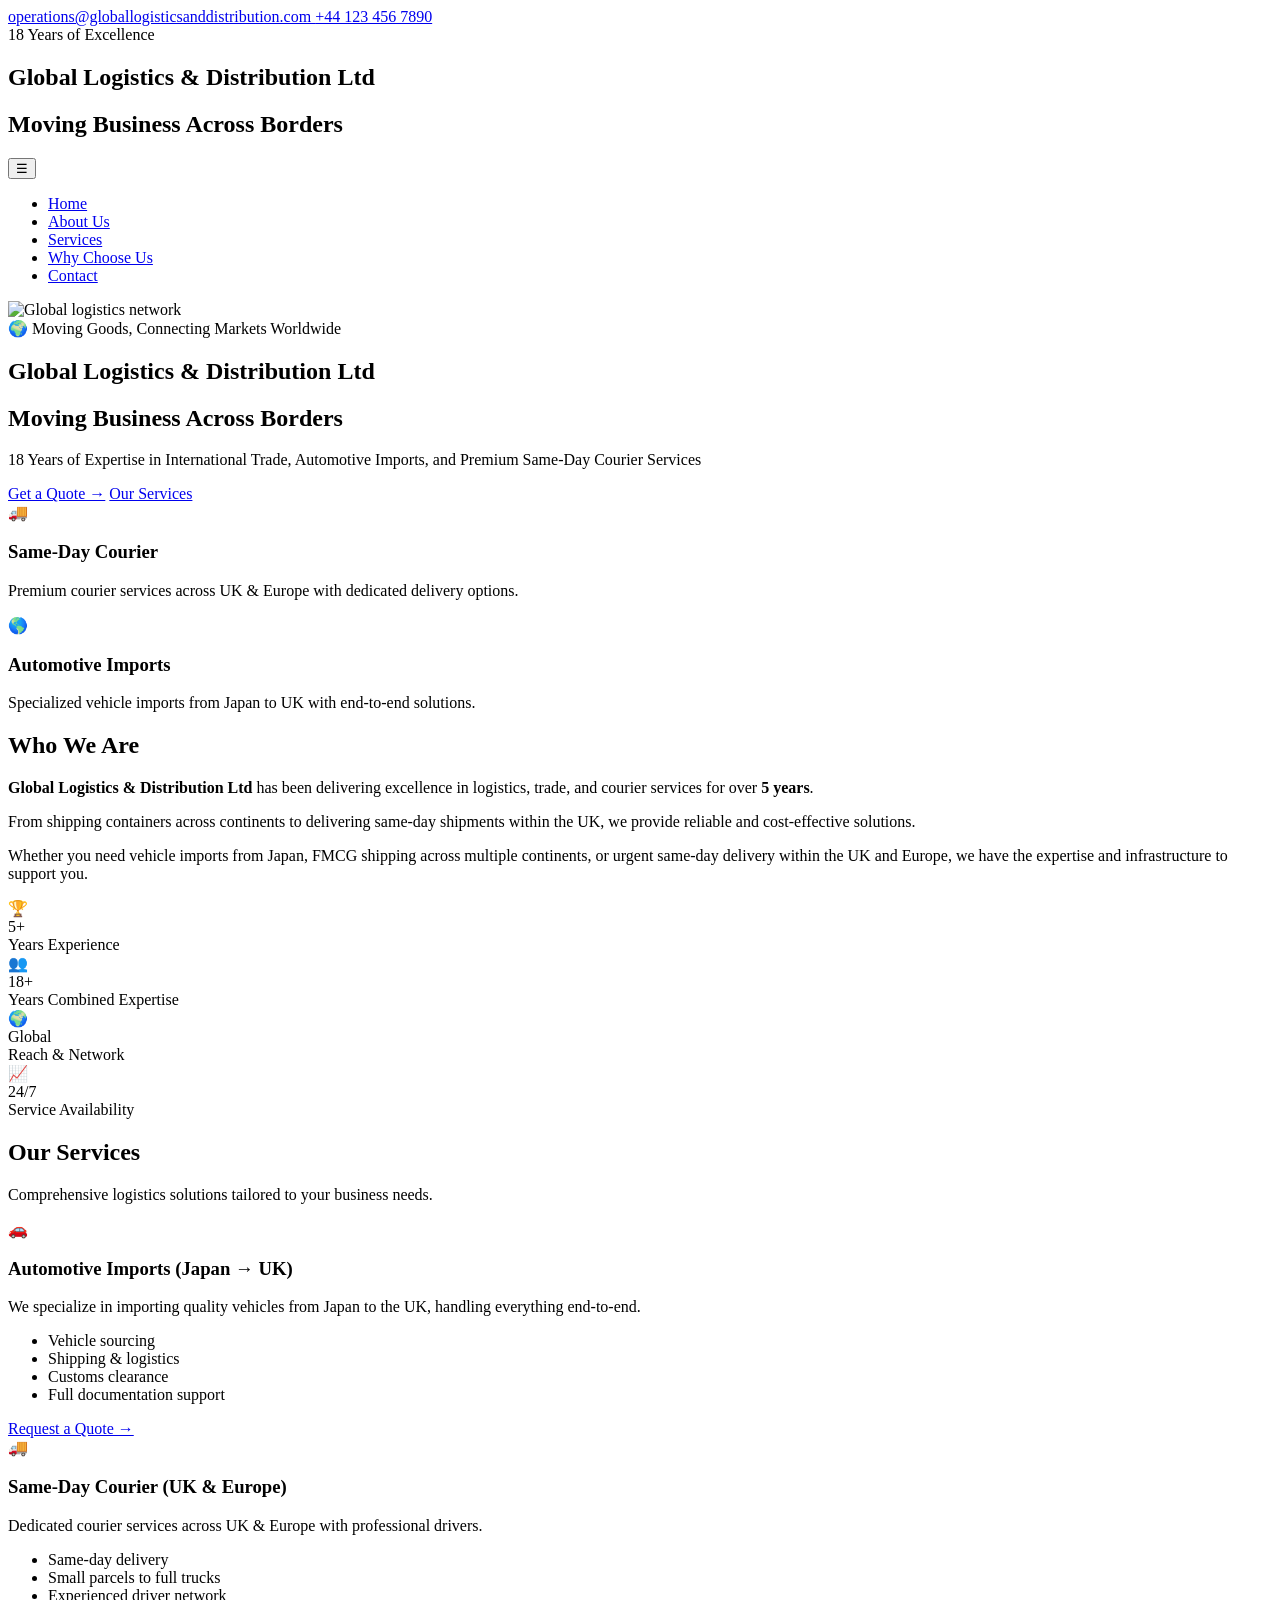
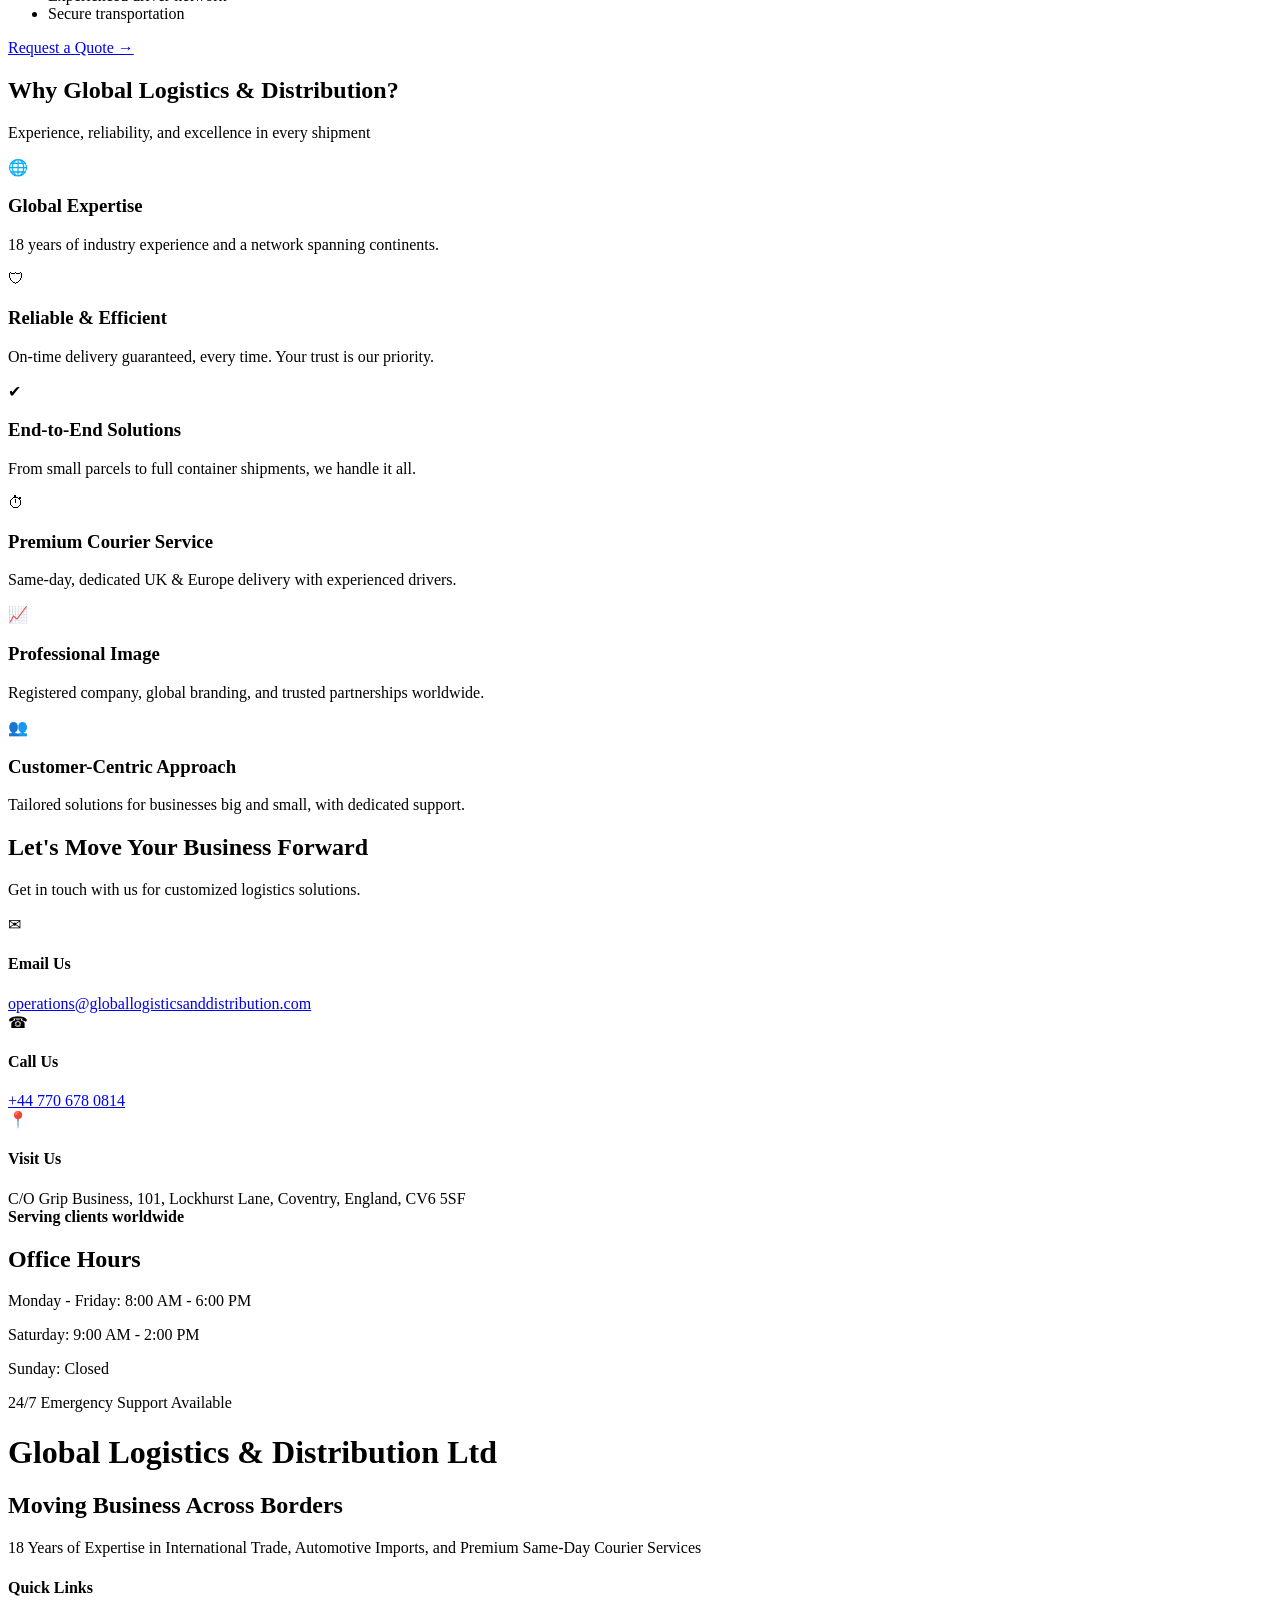
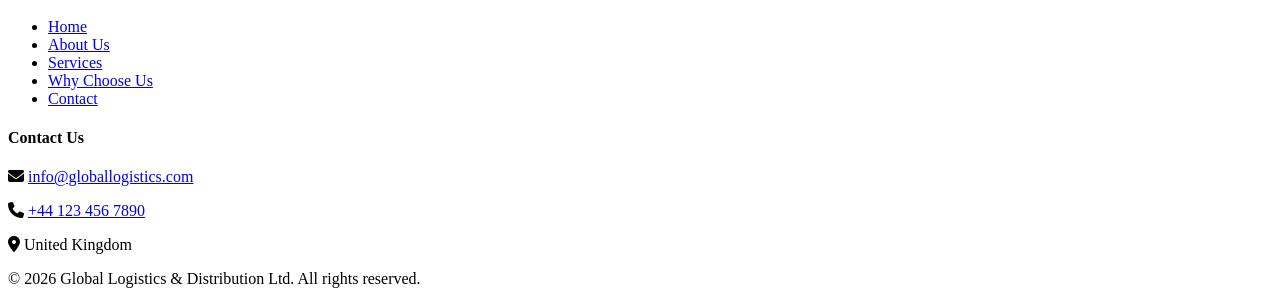
==== index.html @ 44fc5a0f "Add files via upload" ====
<!DOCTYPE html>
<html lang="en">

<head>
    <meta charset="UTF-8">
    <meta name="viewport" content="width=device-width, initial-scale=1.0">
    <title>Global Logistics & Distribution Ltd</title>
    <link rel="stylesheet" href="https://cdnjs.cloudflare.com/ajax/libs/font-awesome/6.5.0/css/all.min.css">

    <link rel="stylesheet" href="css/style.css">
</head>
<body>
    <!-- ================= TOP BANNER ================= -->
    <div class="top-banner">
        <div class="container top-flex">
            <div class="top-left">
                <a href="mailto:info@globallogisticsanddistribution.com">
                    operations@globallogisticsanddistribution.com
                </a>
                <a href="tel:+441234567890">
                    +44 123 456 7890
                </a>
            </div>
            <div class="top-right">
                18 Years of Excellence
            </div>
        </div>
    </div>
    <nav class="navbar">
        <div class="container nav-flex">

            <div class="logo">
                <!-- Global Logistics
                <span>& Distribution Ltd</span> -->
                <h1 class="logo-title">
                Global 
                <span class="logistics_span">Logistics</span>
                <span>& Distribution Ltd</span>
                <h2 class="logo-sub-title">Moving Business Across Borders</h2>
            </h1>
            </div>
            <button class="mobile-toggle">☰</button>
            <ul class="nav-menu">
                <li><a href="#home">Home</a></li>
                <li><a href="#about">About Us</a></li>
                <li><a href="#services">Services</a></li>
                <li><a href="#why-choose-us">Why Choose Us</a></li>
                <li><a href="#contact">Contact</a></li>
            </ul>
        </div>
    </nav>
    <section id="home" class="hero">
    <div class="hero-bg">
        <img src="image/global_logistics.png" alt="Global logistics network" class="hero-image">
        <div class="overlay"></div>
        <div class="network-lines"></div>
        <div class="blur-circle circle-one"></div>
        <div class="blur-circle circle-two"></div>
    </div>
    <div class="container hero-content">
        <div class="hero-text">
            <div class="hero-badge">
                🌍 Moving Goods, Connecting Markets Worldwide
            </div>
            <h1 class="hero-image-title">
                Global 
                <span class="logistics_span">Logistics</span>
                <span>& Distribution Ltd</span>
                <h2 class="sub-title-logistics">Moving Business Across Borders</h2>
            </h1>
            <p>
                18 Years of Expertise in International Trade,
                Automotive Imports, and Premium Same-Day Courier Services
            </p>
            <div class="hero-buttons">
                <a href="#contact" class="btn-primary">Get a Quote →</a>
                <a href="#services" class="btn-outline">Our Services</a>
            </div>
        </div>
        <div class="hero-features">
            <!-- <div class="feature-card">
                <div class="icon-box">📦</div>
                <h3>FMCG & Global Trade</h3>
                <p>
                    Connecting suppliers and buyers across continents
                    with reliable shipping solutions.
                </p>
            </div> -->
            <div class="feature-card">
                <div class="icon-box">🚚</div>
                <h3>Same-Day Courier</h3>
                <p>
                    Premium courier services across UK & Europe
                    with dedicated delivery options.
                </p>
            </div>
            <div class="feature-card">
                <div class="icon-box">🌎</div>
                <h3>Automotive Imports</h3>
                <p>
                    Specialized vehicle imports from Japan to UK
                    with end-to-end solutions.
                </p>
            </div>
        </div>
    </div>
</section>
    <section id="about" class="about">
        <div class="container">
            <div class="section-header">
                <h2>Who We Are</h2>
                <div class="section-line"></div>
            </div>
            <div class="about-grid">
                <div class="about-text">
                    <p>
                        <strong>Global Logistics & Distribution Ltd</strong>
                        has been delivering excellence in logistics, trade,
                        and courier services for over <strong>5 years</strong>.
                    </p>
                    <p>
                        From shipping containers across continents
                        to delivering same-day shipments within the UK,
                        we provide reliable and cost-effective solutions.
                    </p>
                    <p>
                        Whether you need vehicle imports from Japan,
                        FMCG shipping across multiple continents,
                        or urgent same-day delivery within the UK
                        and Europe, we have the expertise
                        and infrastructure to support you.
                    </p>
                </div>
                <div class="about-stats">
                    <div class="stat-card">
                        <div class="stat-icon">🏆</div>
                        <div class="stat-number">5+</div>
                        <div class="stat-label">Years Experience</div>
                    </div>
                    <div class="stat-card">
                        <div class="stat-icon">👥</div>
                        <div class="stat-number">18+</div>
                        <div class="stat-label">Years Combined Expertise</div>
                    </div>
                    <div class="stat-card">
                        <div class="stat-icon">🌍</div>
                        <div class="stat-number">Global</div>
                        <div class="stat-label">Reach & Network</div>
                    </div>
                    <div class="stat-card">
                        <div class="stat-icon">📈</div>
                        <div class="stat-number">24/7</div>
                        <div class="stat-label">Service Availability</div>
                    </div>
                </div>
            </div>
        </div>
    </section>
    <section id="services" class="services">
        <div class="container">

            <div class="section-header">
                <h2>Our Services</h2>
                <p class="section-subtitle">
                    Comprehensive logistics solutions tailored to your business needs.
                </p>
            </div>
            <div class="services-grid">
                <div class="service-card">
                    <div class="service-top">
                        <div class="service-icon">🚗</div>
                        <h3>Automotive Imports (Japan → UK)</h3>
                    </div>
                    <div class="service-body">
                        <p>
                            We specialize in importing quality vehicles from Japan to the UK,
                            handling everything end-to-end.
                        </p>
                        <ul>
                            <li>Vehicle sourcing</li>
                            <li>Shipping & logistics</li>
                            <li>Customs clearance</li>
                            <li>Full documentation support</li>
                        </ul>
                        <a href="#contact" class="btn-outline">Request a Quote →</a>
                    </div>
                </div>
                <div class="service-card">
                    <div class="service-top">
                        <div class="service-icon">🚚</div>
                        <h3>Same-Day Courier (UK & Europe)</h3>
                    </div>
                    <div class="service-body">
                        <p>
                            Dedicated courier services across UK & Europe
                            with professional drivers.
                        </p>
                        <ul>
                            <li>Same-day delivery</li>
                            <li>Small parcels to full trucks</li>
                            <li>Experienced driver network</li>
                            <li>Secure transportation</li>
                        </ul>
                        <a href="#contact" class="btn-outline">Request a Quote →</a>
                    </div>
                </div>
            </div>
        </div>
    </section>
    <!-- <section id="why-choose-us" class="why">
        <div class="container">
            <div class="section-header">
                <h2>Why Global Logistics & Distribution?</h2>
                <p class="text-xl text-gray-600 max-w-3xl mx-auto">Experience, reliability, and excellence in every shipment</p>
            </div>
            <div class="why-grid">
                <div class="why-card">
                    <div class="why-icon">🌍</div>
                    <h3>Global Expertise</h3>
                    <p>18 years of experience and global network.</p>
                </div>
                <div class="why-card">
                    <div class="why-icon">🛡️</div>
                    <h3>Reliable & Efficient</h3>
                    <p>On-time delivery and professional handling.</p>
                </div>
                <div class="why-card">
                    <div class="why-icon">✔️</div>
                    <h3>End-to-End Solutions</h3>
                    <p>Complete logistics management from start to finish.</p>
                </div>
            </div>
        </div>
    </section> -->
    <section id="why-choose-us" class="why-section">

    <div class="container">

        <div class="section-header">
            <h2>Why Global Logistics & Distribution?</h2>
            <div class="divider"></div>
            <p>Experience, reliability, and excellence in every shipment</p>
        </div>

        <div class="why-grid">

            <div class="why-card">
                <div class="why-icon">🌐</div>
                <h3>Global Expertise</h3>
                <p>18 years of industry experience and a network spanning continents.</p>
            </div>

            <div class="why-card">
                <div class="why-icon">🛡</div>
                <h3>Reliable & Efficient</h3>
                <p>On-time delivery guaranteed, every time. Your trust is our priority.</p>
            </div>

            <div class="why-card">
                <div class="why-icon">✔</div>
                <h3>End-to-End Solutions</h3>
                <p>From small parcels to full container shipments, we handle it all.</p>
            </div>

            <div class="why-card">
                <div class="why-icon">⏱</div>
                <h3>Premium Courier Service</h3>
                <p>Same-day, dedicated UK & Europe delivery with experienced drivers.</p>
            </div>

            <div class="why-card">
                <div class="why-icon">📈</div>
                <h3>Professional Image</h3>
                <p>Registered company, global branding, and trusted partnerships worldwide.</p>
            </div>

            <div class="why-card">
                <div class="why-icon">👥</div>
                <h3>Customer-Centric Approach</h3>
                <p>Tailored solutions for businesses big and small, with dedicated support.</p>
            </div>

        </div>

    </div>

</section>
    <section id="contact" class="contact-section">
    <div class="container">
        <div class="contact-header">
            <h2>Let's Move Your Business Forward</h2>
            <p>Get in touch with us for customized logistics solutions.</p>
        </div>
        <div class="info-cards">
            <div class="info-card">
                <div class="info-icon">✉</div>
                <h4>Email Us</h4>
                <a href="mailto:info@globallogisticsanddistribution.com">
                    operations@globallogisticsanddistribution.com
                </a>
            </div>
            <div class="info-card">
                <div class="info-icon">☎</div>
                <h4>Call Us</h4>
                <a href="tel:+441234567890">
                    +44 770 678 0814
                </a>
            </div>
            <div class="info-card">
                <div class="info-icon">📍</div>
                <h4>Visit Us</h4>
                <p>C/O Grip Business, 101, Lockhurst Lane, Coventry, England, CV6 5SF
                    <br>
                    <b>Serving clients worldwide</b>
                </p>
            </div>
        </div>
        <div class="office-hours">
            <h2>Office Hours</h2>
            <p>Monday - Friday: 8:00 AM - 6:00 PM</p>
            <p>Saturday: 9:00 AM - 2:00 PM</p>
            <p>Sunday: Closed</p>
            <p class="emergency">24/7 Emergency Support Available</p>
        </div>
    </div>
</section>
    <footer class="footer">
        <div class="footer-main">
            <div class="container footer-grid">
                <div class="footer-company">
                    <h1 class="footer-logo">
                        Global 
                        <span class="logistics_span">Logistics</span>
                        <span>& Distribution Ltd</span>
                        <h2 class="footer-description">Moving Business Across Borders</h2>
                        <p>
                            18 Years of Expertise in International Trade,
                            Automotive Imports, and Premium Same-Day Courier Services
                        </p>
                    </h1>
                </div>
                <div class="footer-links">
                    <h4>Quick Links</h4>
                    <ul>
                        <li><a href="#home">Home</a></li>
                        <li><a href="#about">About Us</a></li>
                        <li><a href="#services">Services</a></li>
                        <li><a href="#why-choose-us">Why Choose Us</a></li>
                        <li><a href="#contact">Contact</a></li>
                    </ul>
                </div>
                <div class="footer_contactUs">
                    <h4>Contact Us</h4>
                    <p>
                        <i class="fa-solid fa-envelope"></i>
                        <a href="mailto:info@globallogistics.com"> info@globallogistics.com </a>
                    </p>
                    <p>
                        <i class="fa-solid fa-phone"></i>
                        <a href="tel:+441234567890">+44 123 456 7890 </a>
                    </p>
                    <p>
                        <i class="fa-solid fa-location-dot"></i>
                        <span class="location">United Kingdom</span>
                    </p>
                    </div>
                </div>
            </div>
        </div>
        <div class="footer-bottom">
            <div class="container footer-bottom-content">
                © 2026 Global Logistics & Distribution Ltd. All rights reserved.
            </div>
        </div>
    </footer>
    <script src="https://code.jquery.com/jquery-3.7.1.min.js"></script>
    <script src="js/script.js"></script>
</body>
</html>
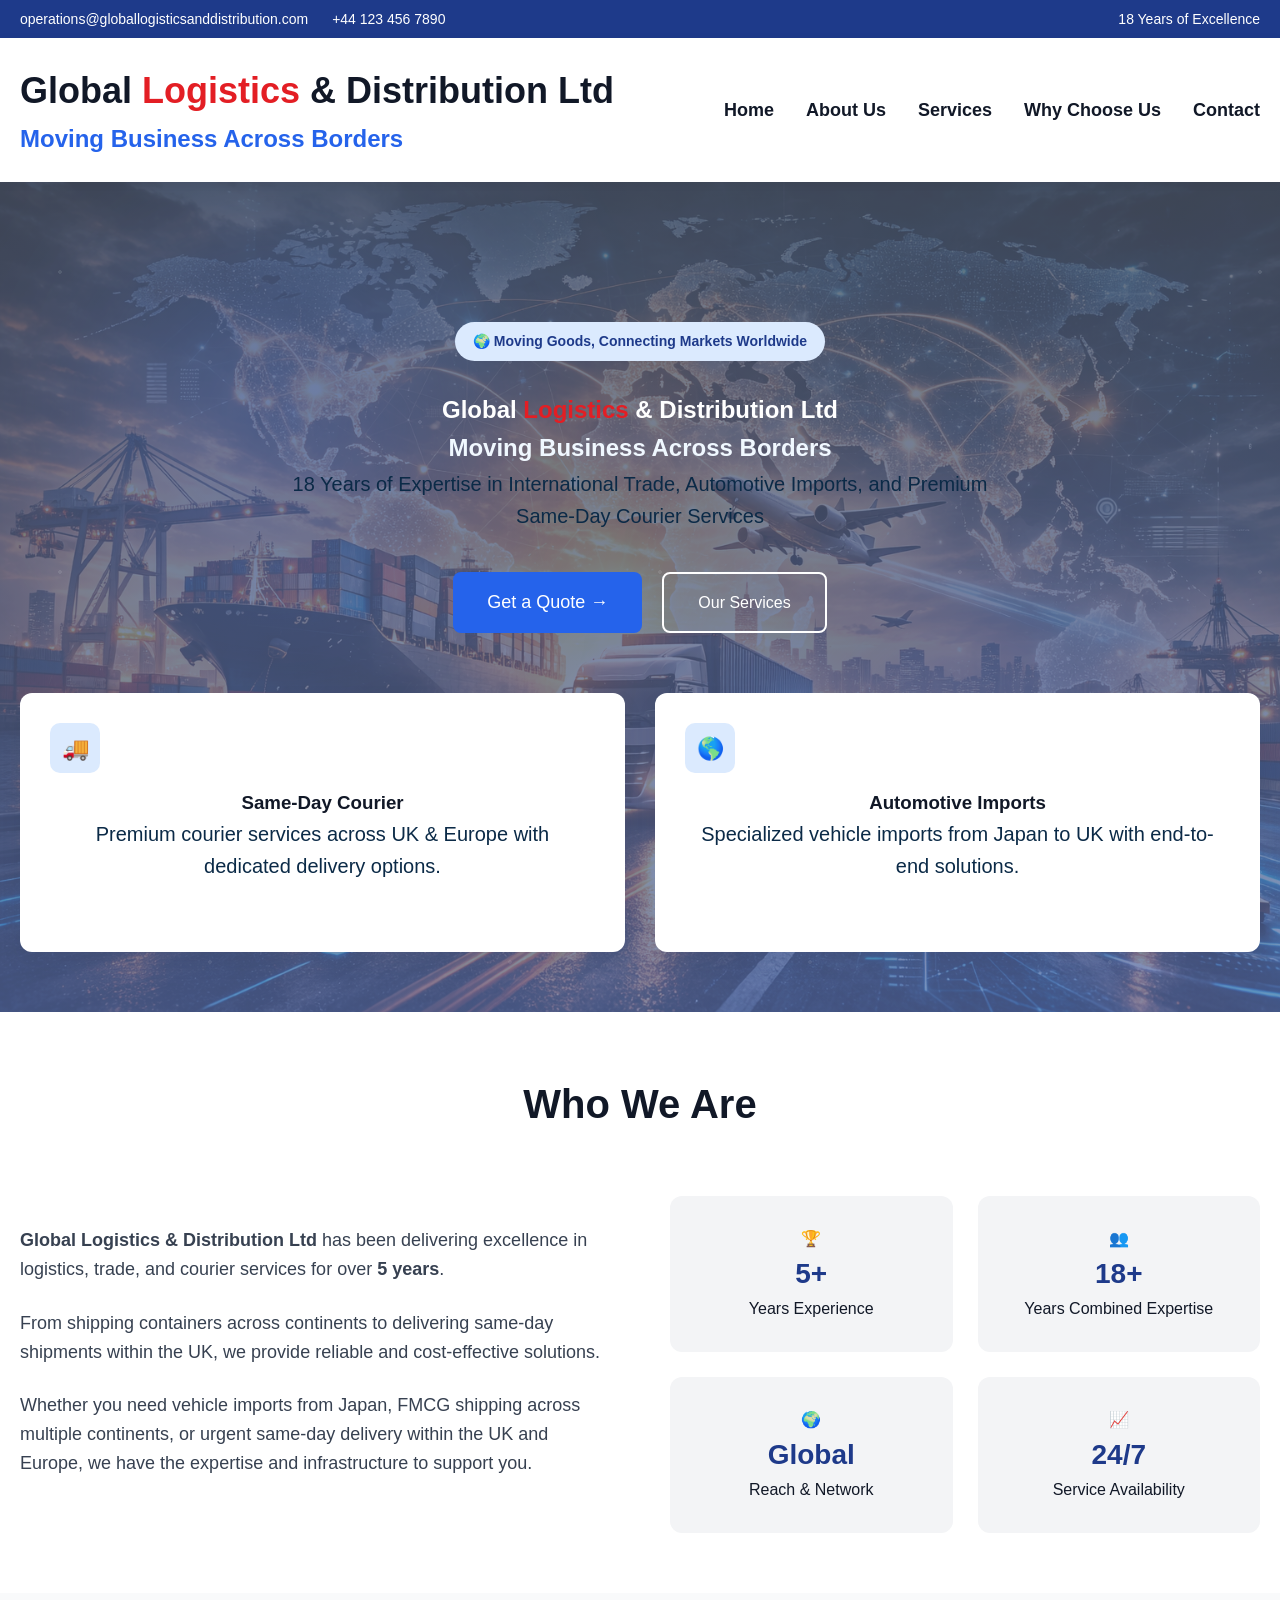
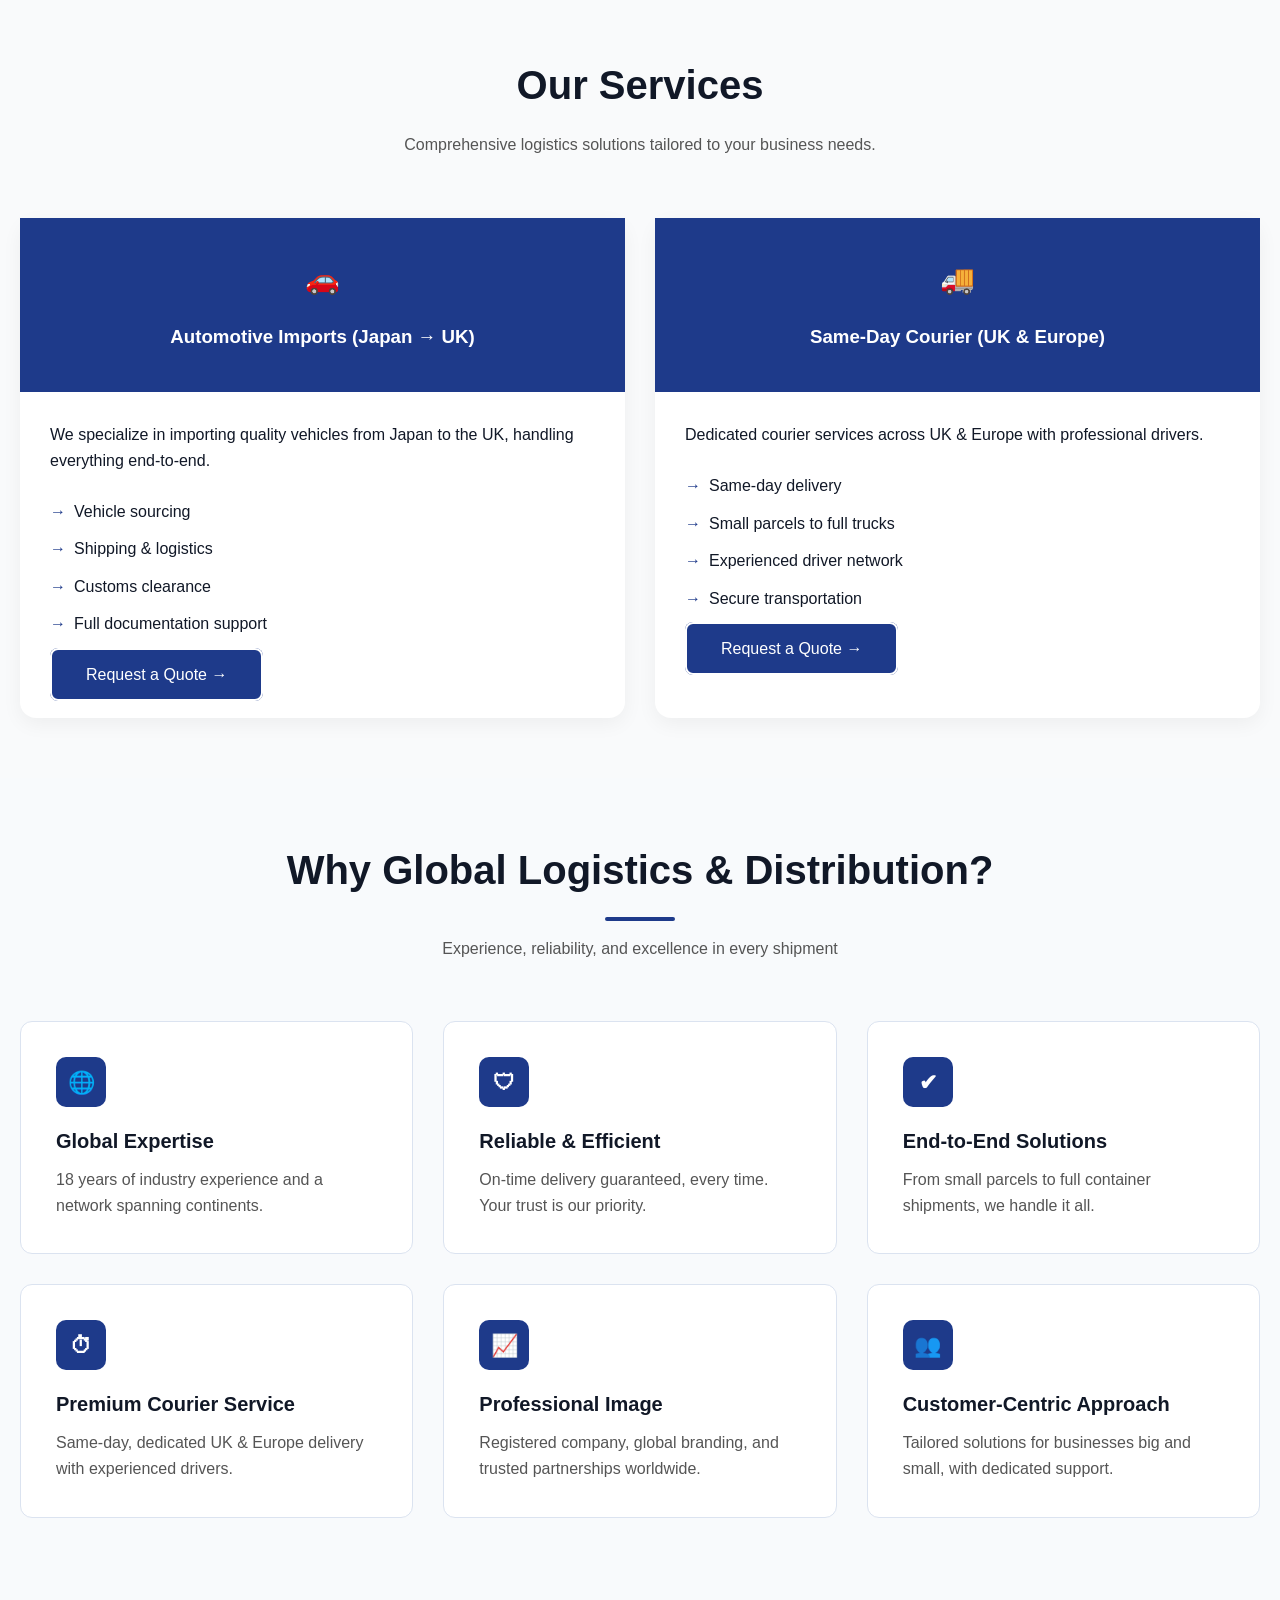
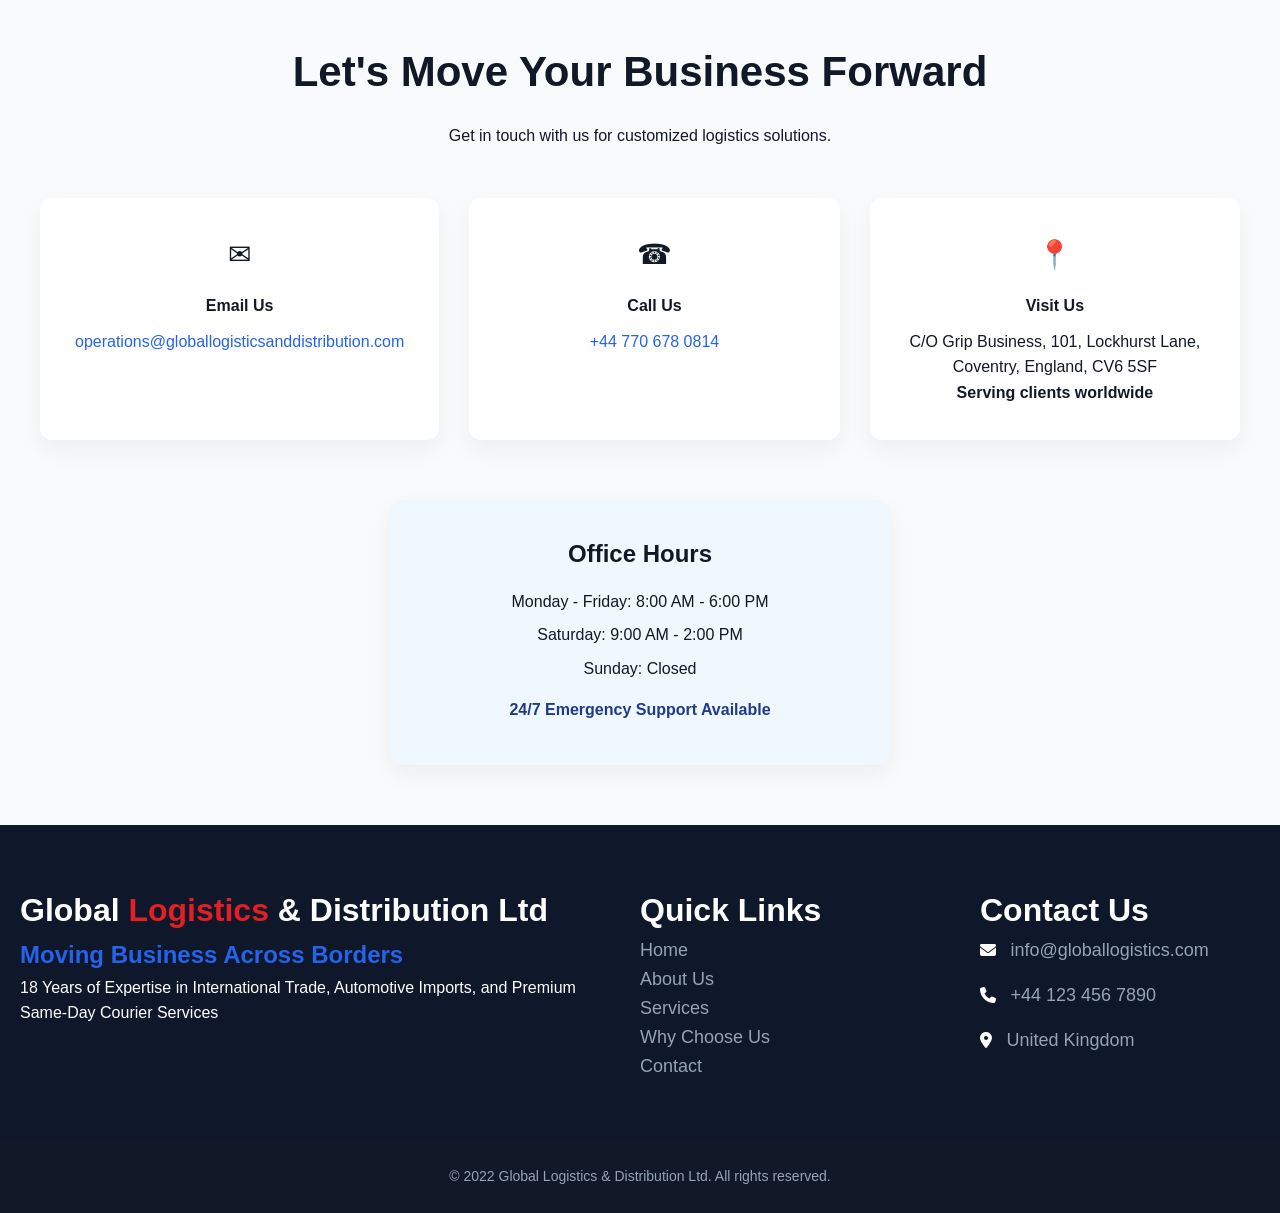
==== commit 87e19da2: "Add files via upload" ====
--- a/index.html
+++ b/index.html
@@ -369,7 +369,7 @@
         </div>
         <div class="footer-bottom">
             <div class="container footer-bottom-content">
-                © 2026 Global Logistics & Distribution Ltd. All rights reserved.
+                © 2022 Global Logistics & Distribution Ltd. All rights reserved.
             </div>
         </div>
     </footer>
--- a/css/style.css
+++ b/css/style.css
@@ -0,0 +1,824 @@
+* {
+    margin: 0;
+    padding: 0;
+    box-sizing: border-box;
+}
+
+body {
+    font-family: 'Inter', sans-serif;
+    color: #111827;
+    line-height: 1.6;
+}
+
+.container {
+    width: 100%;
+    padding: 0 20px;
+
+}
+
+.top-banner {
+    background: #1e3a8a;
+    color: #fff;
+    font-size: 14px;
+    padding: 8px 0;
+}
+
+.top-left {
+    display: flex;
+    gap: 24px;
+}
+
+.top-flex {
+    display: flex;
+    justify-content: space-between;
+    align-items: center;
+}
+
+.top-left a {
+    color: #fff;
+    text-decoration: none;
+    word-break: break-word;
+}
+
+.top-left a:hover {
+    opacity: 0.8;
+}
+
+.navbar {
+    background: #fff;
+    position: sticky;
+    top: 0;
+    z-index: 999;
+    box-shadow: 0 2px 10px rgba(0, 0, 0, 0.05);
+}
+
+.nav-flex {
+    display: flex;
+    justify-content: space-between;
+    align-items: center;
+    padding: 24px 20px;
+}
+
+.logo-title{
+    font-size: 36px;
+    font-weight: 700;
+}
+
+.logo {
+    .logistics_span{
+        color: #e31e24;
+    }
+    .logo-sub-title {
+        color: #2563eb;
+    }
+}
+
+.nav-menu {
+    list-style: none;
+    display: flex;
+    gap: 32px;
+    flex-wrap: nowrap;
+}
+
+.nav-menu li a {
+    text-decoration: none;
+    color: #111827;
+    font-weight: 700;
+    font-size: 18px;
+    position: relative;
+    transition: 0.3s;
+}
+
+.nav-menu li a::after {
+    content: "";
+    position: absolute;
+    width: 0%;
+    height: 2px;
+    left: 0;
+    bottom: -6px;
+    background: #2563eb;
+    transition: width 0.3s ease;
+}
+
+.nav-menu li a:hover {
+    color: #2563eb;
+}
+
+.mobile-toggle{
+    display:none;
+    font-size:28px;
+    cursor:pointer;
+}
+
+@media (max-width:768px){
+
+.nav-flex{
+    position:relative;
+    padding-left: 10px;
+    padding-right: 10px;
+}
+.logo-title{
+    font-size: 21px;
+    font-weight: 500;
+}
+.logo-sub-title {
+    font-size: 18px;
+    font-weight: 500;
+}
+
+.mobile-toggle{
+    border: none;
+    display:block;
+    background: none;
+}
+
+.nav-menu{
+    position:absolute;
+    top:109px;
+    left:0;
+    width:100%;
+    background:#fff;
+    flex-direction:column;
+    align-items:center;
+    gap:20px;
+    padding:20px 0;
+    display:none;
+    box-shadow:0 10px 20px rgba(0,0,0,0.08);
+}
+
+.nav-menu.active {
+    display:flex;
+}
+}
+
+@media (max-width: 768px) {
+
+    .top-flex {
+        flex-direction: column;
+        text-align: center;
+        gap: 6px;
+    }
+
+    .top-left {
+        flex-direction: column;
+        gap: 4px;
+    }
+
+    .top-right {
+        font-size: 13px;
+    }
+
+}
+
+.nav-menu li a:hover::after {
+    width: 100%;
+}
+
+::-webkit-scrollbar {
+    width: 10px;
+}
+
+::-webkit-scrollbar-track {
+    background: #ffffff;
+}
+
+::-webkit-scrollbar-thumb {
+    background: #2563eb;
+    border-radius: 10px;
+}
+
+::-webkit-scrollbar-thumb:hover {
+    background: #1d4ed8;
+}
+
+.hero {
+    position: relative;
+    overflow: hidden;
+    padding: 140px 0 60px;
+}
+
+.hero-bg {
+    position: absolute;
+    inset: 0;
+    z-index: 0;
+    opacity: 80%;
+}
+
+.hero-image {
+    width: 100%;
+    height: 100%;
+    object-fit: cover;
+}
+
+.overlay {
+    position: absolute;
+    inset: 0;
+    background: linear-gradient(rgba(15, 23, 42, 0.75),
+            rgba(30, 58, 138, 0.65));
+}
+
+.hero-content {
+    position: relative;
+    z-index: 2;
+    text-align: center;
+}
+
+.network-lines {
+    position: absolute;
+    inset: 0;
+    background-image:
+        radial-gradient(circle at 20% 30%, rgba(255, 255, 255, 0.25) 2px, transparent 2px),
+        radial-gradient(circle at 70% 60%, rgba(255, 255, 255, 0.2) 2px, transparent 2px),
+        radial-gradient(circle at 40% 80%, rgba(255, 255, 255, 0.25) 2px, transparent 2px);
+
+    background-size: 300px 300px;
+    animation: moveNetwork 40s linear infinite;
+    opacity: 0.4;
+}
+
+.blur-circle {
+    position: absolute;
+    border-radius: 50%;
+    filter: blur(120px);
+    opacity: 0.4;
+}
+
+.circle-one {
+    width: 300px;
+    height: 300px;
+    background: #2563eb;
+    top: 10%;
+    left: 10%;
+}
+
+.circle-two {
+    width: 350px;
+    height: 350px;
+    background: #1e3a8a;
+    bottom: 10%;
+    right: 10%;
+}
+
+.hero-badge {
+    display: inline-block;
+    background: #dbeafe;
+    color: #1e3a8a;
+    padding: 8px 18px;
+    border-radius: 50px;
+    font-size: 14px;
+    font-weight: 600;
+    margin-bottom: 30px;
+}
+
+.hero-text {
+    .hero-image-title {
+        color: #ffffff;
+
+        .logistics_span {
+            color: #e31e24;
+        }
+    }
+
+    .sub-title-logistics {
+        color: #F0F8FF;
+    }
+}
+
+.hero p {
+    font-size: 20px;
+    color: #0b2a47;
+    max-width: 750px;
+    margin: 0 auto 40px;
+}
+
+.hero-buttons {
+    display: flex;
+    gap: 20px;
+    flex-wrap: wrap;
+    justify-content: center;
+
+    .btn-outline {
+        background-color: transparent !important;
+    }
+}
+
+.btn-primary {
+    background: #2563eb;
+    color: white;
+    padding: 16px 34px;
+    border-radius: 8px;
+    font-weight: 400;
+    text-decoration: none;
+    font-size: 18px;
+}
+
+.btn-primary:hover {
+    background: #1d4ed8;
+}
+
+.btn-outline {
+    border: 2px solid white;
+    color: #ffffff;
+    background-color: #1e3a8a;
+    padding: 16px 34px;
+    border-radius: 8px;
+    text-decoration: none;
+}
+
+.hero-features {
+    margin-top: 60px;
+    display: grid;
+    grid-template-columns: repeat(auto-fit, minmax(260px, 1fr));
+    gap: 30px;
+}
+
+.feature-card {
+    background: #fff;
+    padding: 30px;
+    border-radius: 12px;
+    box-shadow: 0 10px 25px rgba(0, 0, 0, 0.05);
+    transition: 0.3s;
+}
+
+.feature-card:hover {
+    transform: translateY(-8px);
+}
+
+.icon-box {
+    width: 50px;
+    height: 50px;
+    background: #dbeafe;
+    border-radius: 10px;
+    display: flex;
+    align-items: center;
+    justify-content: center;
+    font-size: 22px;
+    margin-bottom: 15px;
+}
+
+.about {
+    padding: 60px 0;
+}
+
+.section-header {
+    text-align: center;
+    margin-bottom: 40px;
+}
+
+.section-header h2 {
+    font-size: 42px;
+    font-weight: 800;
+    margin-bottom: 15px;
+}
+
+.about-grid {
+    display: grid;
+    grid-template-columns: 1fr 1fr;
+    gap: 60px;
+    align-items: center;
+}
+
+.about-text p {
+    font-size: 18px;
+    color: #374151;
+    margin-bottom: 25px;
+}
+
+.about-stats {
+    display: grid;
+    grid-template-columns: repeat(2, 1fr);
+    gap: 25px;
+}
+
+.stat-card {
+    background: #f3f4f6;
+    padding: 30px;
+    border-radius: 12px;
+    text-align: center;
+}
+
+.stat-number {
+    font-size: 28px;
+    font-weight: 800;
+    color: #1e3a8a;
+}
+
+.services {
+    padding: 60px 0;
+    background: #f9fafb;
+}
+
+/* .services-grid {
+    display: flex;
+    flex-direction: column;
+    flex-flow: wrap;
+    justify-content: center;
+    gap: 30px;
+} */
+
+.services-grid {
+    display: flex;
+    gap: 30px;
+}
+
+.service-card {
+    flex: 1;
+}
+
+.service-card {
+    background: #fff;
+    border-radius: 16px;
+    /* overflow: hidden; */
+    box-shadow: 0 6px 20px rgba(0, 0, 0, 0.05);
+    transition: 0.3s;
+    flex: 1 1 0;
+}
+
+.service-card:hover {
+    transform: translateY(-8px);
+}
+
+.service-top {
+    background: #1e3a8a;
+    padding: 40px 30px;
+    color: #fff;
+}
+
+.service-top h3 {
+    text-align: center;
+}
+
+.service-icon {
+    font-size: 28px;
+    margin-bottom: 20px;
+    text-align: center;
+}
+
+.service-body {
+    padding: 30px;
+}
+
+.service-body ul {
+    list-style: none;
+    margin: 25px 0px;
+}
+
+.service-body ul li {
+    margin-bottom: 12px;
+    padding-left: 24px;
+    position: relative;
+}
+
+.service-body ul li::before {
+    content: "→";
+    position: absolute;
+    left: 0;
+    color: #1e3a8a;
+}
+
+/* .why {
+    padding: 60px 0;
+}
+
+.why-grid {
+    display: grid;
+    grid-template-columns: repeat(3, 1fr);
+    gap: 30px;
+}
+
+.why-card {
+    background: #f3f4f6;
+    padding: 30px;
+    border-radius: 14px;
+    transition: 0.3s;
+}
+
+.why-card:hover {
+    transform: translateY(-6px);
+} */
+
+.why-section {
+    padding: 60px 0;
+    background: #f8fafc;
+}
+
+.section-header {
+    text-align: center;
+    margin-bottom: 60px;
+}
+
+.section-header h2 {
+    font-size: 40px;
+    margin-bottom: 15px;
+}
+
+.divider {
+    width: 70px;
+    height: 4px;
+    background: #1e3a8a;
+    margin: 0 auto 15px;
+    border-radius: 4px;
+}
+
+.section-header p {
+    color: #555;
+}
+
+.why-grid {
+    display: grid;
+    grid-template-columns: repeat(3, 1fr);
+    gap: 30px;
+}
+
+/* cards */
+
+.why-card {
+    background: white;
+    padding: 35px;
+    border-radius: 12px;
+    border: 1px solid #dbe3f0;
+    transition: all .3s ease;
+}
+
+.why-card:hover {
+    transform: translateY(-6px);
+    box-shadow: 0 10px 30px rgba(0, 0, 0, 0.08);
+}
+
+.why-icon {
+    width: 50px;
+    height: 50px;
+    background: #1e3a8a;
+    color: white;
+    display: flex;
+    align-items: center;
+    justify-content: center;
+    border-radius: 10px;
+    font-size: 22px;
+    margin-bottom: 18px;
+    font-weight: bolder;
+}
+
+.why-card h3 {
+    margin-bottom: 10px;
+    font-size: 20px;
+}
+
+.why-card p {
+    color: #555;
+    line-height: 1.6;
+}
+
+@media (max-width:992px) {
+    .why-grid {
+        grid-template-columns: repeat(2, 1fr);
+    }
+
+}
+
+@media (max-width:600px) {
+
+    .why-grid {
+        grid-template-columns: 1fr;
+    }
+
+    .section-header h2 {
+        font-size: 32px;
+    }
+
+}
+
+.contact-section {
+    padding: 60px 0;
+    background: #f8fafc;
+    text-align: center;
+}
+
+.contact-header {
+    margin-bottom: 50px;
+}
+
+.contact-header h2 {
+    font-size: 42px;
+    font-weight: 800;
+    margin-bottom: 18px;
+    color: #111827;
+}
+
+.info-cards {
+    display: grid;
+    grid-template-columns: repeat(3, 1fr);
+    gap: 30px;
+    max-width: 1200px;
+    margin: 0 auto 60px auto;
+}
+
+.info-card {
+    background: white;
+    padding: 35px;
+    border-radius: 12px;
+    box-shadow: 0 10px 25px rgba(0, 0, 0, 0.05);
+    transition: all .3s ease;
+}
+
+.info-card:hover {
+    transform: translateY(-5px);
+}
+
+.info-icon {
+    font-size: 28px;
+    margin-bottom: 15px;
+}
+
+.info-card h4 {
+    margin-bottom: 10px;
+}
+
+.info-card a {
+    color: #2563eb;
+    text-decoration: none;
+}
+
+.office-hours {
+    max-width: 500px;
+    margin: 0 auto;
+    background-color: #F0F8FF;
+    padding: 35px;
+    border-radius: 12px;
+    box-shadow: 0 10px 25px rgba(0, 0, 0, 0.05);
+}
+
+.office-hours h2 {
+    margin-bottom: 15px;
+}
+
+.office-hours p {
+    margin-bottom: 8px;
+}
+
+.emergency {
+    margin-top: 15px;
+    font-weight: 600;
+    color: #1e3a8a;
+}
+
+@media (max-width: 992px) {
+    .info-cards {
+        grid-template-columns: repeat(2, 1fr);
+    }
+}
+
+@media (max-width: 600px) {
+    .info-cards {
+        justify-content: center;
+        grid-template-columns: 1fr;
+    }
+}
+
+@media (max-width:600px) {
+    .contact-section {
+        padding: 60px 20px;
+    }
+
+    .info-card {
+        padding: 30px;
+    }
+}
+
+.footer {
+    background: #0f172a;
+    color: #fff;
+}
+
+.footer-main {
+    padding: 60px 0;
+}
+.footer_contactUs i{
+    padding-right: 10px;
+}
+
+.footer_contactUs h4 {
+    font-size: 32px;
+}
+.footer_contactUs p {
+    padding-bottom: 16px;
+}
+
+.footer_contactUs a {
+    font-size: 18px;
+    color: #94a3b8;
+    text-decoration: none;
+    padding-bottom: 20px;
+}
+
+.footer_contactUs {
+    .location {
+        font-size: 18px;
+        color: #94a3b8;
+    }
+}
+
+.footer-grid {
+    display: grid;
+    grid-template-columns: 2fr 1fr 1fr;
+    gap: 60px;
+}
+
+.footer-logo {
+    color: #ffffff;
+
+    .logistics_span {
+        color: #e31e24;
+    }
+}
+
+.footer-description {
+    color: #2563eb;
+}
+
+.footer-links h4 {
+    font-size: 32px;
+}
+
+.footer-links ul {
+    font-size: 18px;
+    list-style: none;
+}
+
+.footer-links a {
+    color: #94a3b8;
+    text-decoration: none;
+}
+
+.footer-links a:hover {
+    color: #2563eb;
+}
+
+.footer-bottom {
+    background: #111827;
+    padding: 25px 0;
+    text-align: center;
+    font-size: 14px;
+    color: #94a3b8;
+}
+
+@media (max-width: 992px) {
+    .services-grid {
+        flex-direction: column;
+    }
+}
+
+@media (max-width: 992px) {
+    .about-grid {
+        grid-template-columns: 1fr;
+        gap: 40px;
+    }
+
+    .about-stats {
+        grid-template-columns: 1fr 1fr;
+    }
+}
+
+@media (max-width: 600px) {
+    .about-stats {
+        grid-template-columns: 1fr;
+    }
+}
+
+@media (max-width: 768px) {
+    .hero {
+        min-height: 80vh;
+        padding-top: 80px;
+        padding-bottom: 80px;
+    }
+
+    .hero h1 {
+        font-size: 36px;
+    }
+
+    .hero p {
+        font-size: 17px;
+    }
+}
+
+@media (max-width: 768px) {
+
+    .footer-main {
+        padding-top: 40px;
+    }
+    .footer-grid {
+        grid-template-columns: 1fr;
+        gap: 20px;
+        text-align: left;
+    }
+    .footer-logo, .footer-description {
+        font-size: 18px;
+    }
+    .footer-links h4 {
+        font-size: 20px;
+    }
+    .footer-links ul {
+        font-size: 16px;
+    }
+
+}
